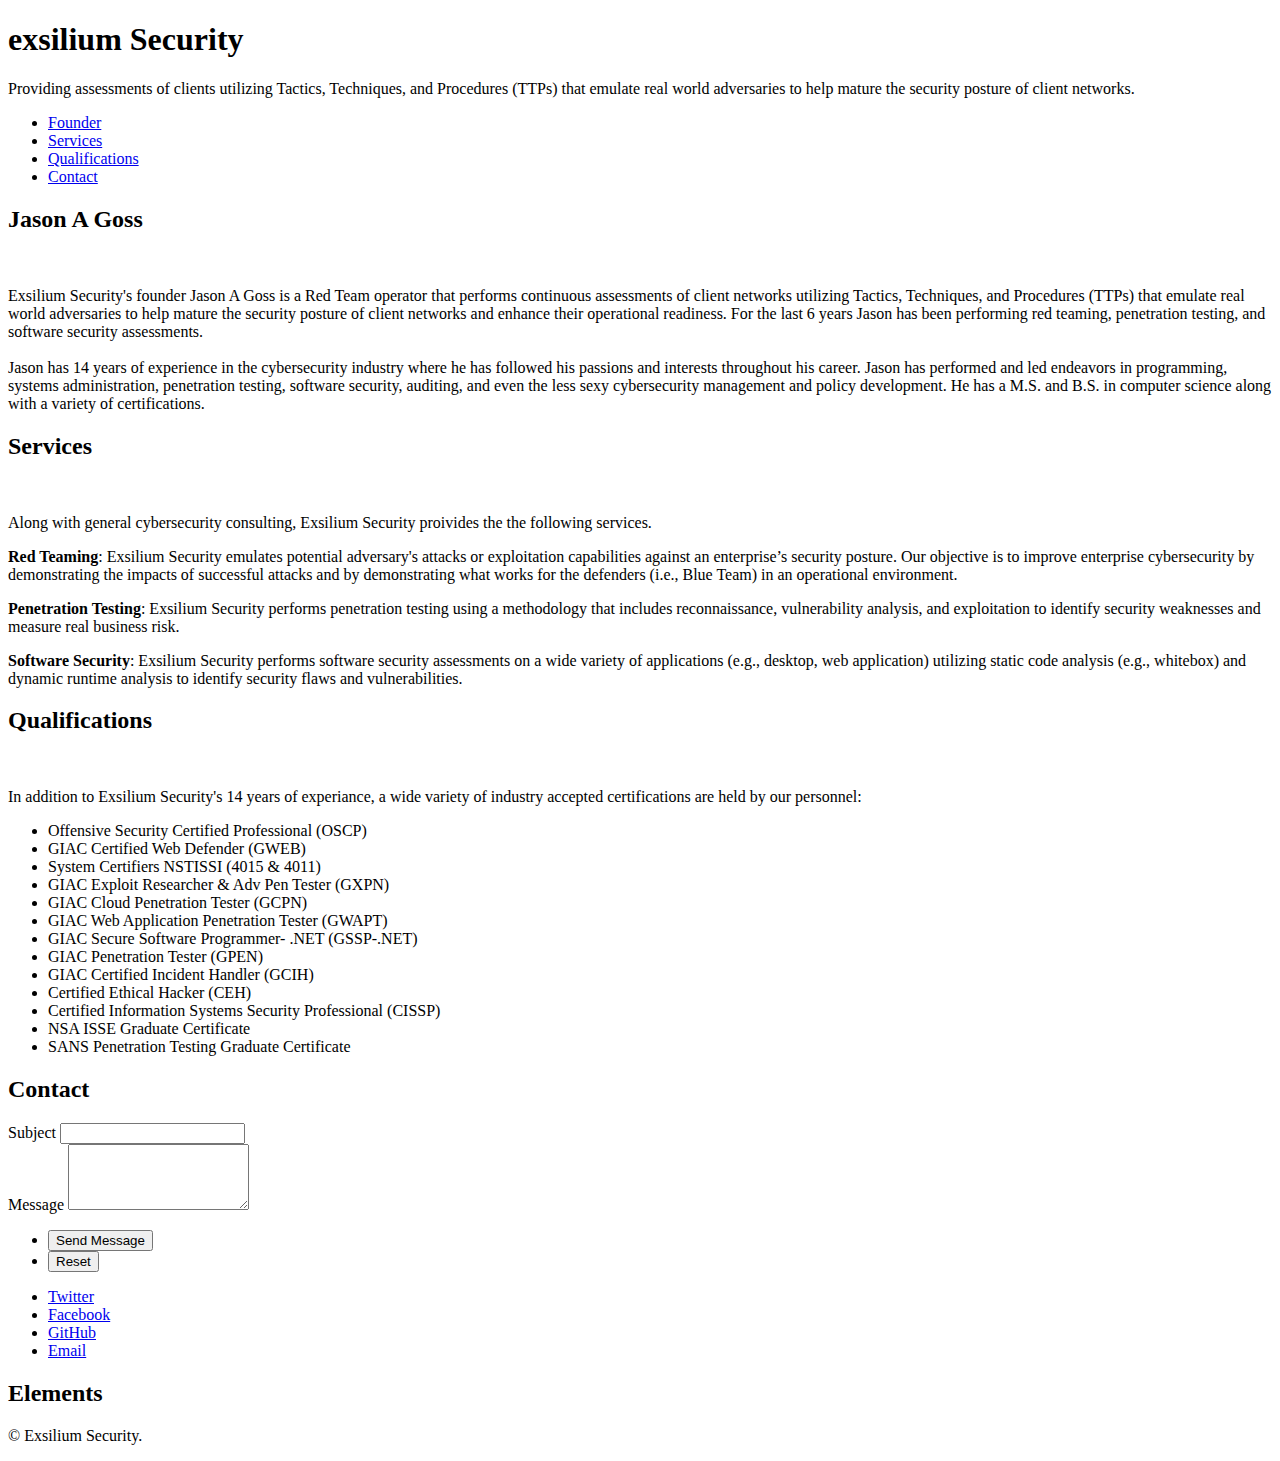
==== index.html @ 6bba20b1 "Update index.html" ====
<!DOCTYPE HTML>

<html>
	<head>
		<title>Exsilium Security</title>
		<meta charset="utf-8" />
		<meta name="viewport" content="width=device-width, initial-scale=1, user-scalable=no" />
		<link rel="stylesheet" href="assets/css/main.css" />
		<noscript><link rel="stylesheet" href="assets/css/noscript.css" /></noscript>
		<link rel="icon" type="image/x-icon" href="images/favicon.ico">
	</head>
	<body class="is-preload">

		<!-- Wrapper -->
			<div id="wrapper">

				<!-- Header -->
					<header id="header">
						<div class="logo">
							<span class="icon fa-thin fa-chess-knight"></span>
						</div>
						<div class="content">
							<div class="inner">
								<h1><span class='red-em1'>e</span><span class='red-em2'>xsilium</span> Security</h1>
								<p class="content-paragraph">Providing assessments of clients utilizing Tactics, Techniques, and Procedures (TTPs) that emulate
								real world adversaries to help mature the security posture of client networks. 
								
							</div>
						</div>
						<nav>
							<ul>
								<li><a href="#founder">Founder</a></li>
								<li><a href="#services">Services</a></li>
								<li><a href="#Qualifications">Qualifications</a></li>
								<li><a href="#contact">Contact</a></li>
								<!--<li><a href="#elements">Elements</a></li>-->
							</ul>
						</nav>
					</header>

				<!-- Main -->
					<div id="main">

						<!-- Intro -->
							<article id="founder">
								<h2 class="major title"><span class="first-letter">J</span><span class="small-caps">ason</span> <span class="first-letter">A</span> <span class="first-letter">G</span><span class="small-caps">oss</span></h2>
								<span class="image main profile"><img src="images/pic01.jpeg" alt="" class="profile" /></span>
								<p> Exsilium Security's founder Jason A Goss is a Red Team operator that performs continuous assessments of client networks utilizing Tactics, Techniques, and Procedures (TTPs) that emulate real world adversaries to help mature the security posture of client networks and enhance their operational readiness. For the last 6 years Jason has been performing red teaming, penetration testing, and software security assessments. <br> <br> Jason has 14 years of experience in the cybersecurity industry where he has followed his passions and interests throughout his career. Jason has performed and led endeavors in programming, systems administration, penetration testing, software security, auditing, and even the less sexy cybersecurity management and policy development. He has a M.S. and B.S. in computer science along with a variety of certifications.</p>
							</article>

						<!-- Work -->
							<article id="services">
								<h2 class="major" ><span class="first-letter">S</span><span class="small-caps">ervices</span></h2>
								<span class="image main"><img src="images/pic02.jpeg" alt="" /></span>
								<p>Along with general cybersecurity consulting, Exsilium Security proivides the the following services.</p>
								<p><b><span class="first-letter">R</span>ed Teaming</b>: Exsilium Security emulates potential adversary's attacks or exploitation capabilities against an enterprise’s security posture. Our objective is to improve enterprise cybersecurity by demonstrating the impacts of successful attacks and by demonstrating what works for the defenders (i.e., Blue Team) in an operational environment.</p>
								<p><b><span class="first-letter">P</span>enetration Testing</b>: Exsilium Security performs penetration testing using a methodology that includes reconnaissance, vulnerability analysis, and exploitation to identify security weaknesses and measure real business risk.</p>
								<p><b><span class="first-letter">S</span>oftware Security</b>: Exsilium Security performs software security assessments on a wide variety of applications (e.g., desktop, web application) utilizing static code analysis (e.g., whitebox) and dynamic runtime analysis to identify security flaws and vulnerabilities.</p>
								</ul>
							</article>

						<!-- About -->
							<article id="Qualifications">
								<h2 class="major"><span class="first-letter">Q</span><span class="small-caps">ualifications</span></h2>
								<span class="image main"><img src="images/pic03.jpg" alt="" /></span>
								<p>In addition to Exsilium Security's 14 years of experiance, a wide variety of industry accepted certifications are held by our personnel:</p>
								<ul class="quals">
									<li><span class="first-letter-ul">O</span>ffensive Security Certified Professional (OSCP)</li> 
									<li><span class="first-letter-ul">G</span>IAC Certified Web Defender (GWEB)</li> 
									<li><span class="first-letter-ul">S</span>ystem Certifiers NSTISSI (4015 & 4011)</li> 
									<li><span class="first-letter-ul">G</span>IAC Exploit Researcher & Adv Pen Tester (GXPN)</li> 
									<li><span class="first-letter-ul">G</span>IAC Cloud Penetration Tester (GCPN)</li> 
									<li><span class="first-letter-ul">G</span>IAC Web Application Penetration Tester (GWAPT)</li> 
									<li><span class="first-letter-ul">G</span>IAC Secure Software Programmer- .NET (GSSP-.NET)</li> 
									<li><span class="first-letter-ul">G</span>IAC Penetration Tester (GPEN)</li> 
									<li><span class="first-letter-ul">G</span>IAC Certified Incident Handler (GCIH)</li> 
									<li><span class="first-letter-ul">C</span>ertified Ethical Hacker (CEH)</li> 
									<li><span class="first-letter-ul">C</span>ertified Information Systems Security Professional (CISSP)</li>
									<li><span class="first-letter-ul">N</span>SA ISSE Graduate Certificate</li>
									<li><span class="first-letter-ul">S</span>ANS Penetration Testing Graduate Certificate</li> 
								</ul>
							</article>

						<!-- Contact -->
							<article id="contact">
								<h2 class="major">Contact</h2>
								<form method="get" action="mailto:info@exsiliumsecurity.com" enctype="text/plain">
									<div class="fields">
										<div class="field half">
											<label for="subject">Subject</label>
											<input type="text" name="subject" id="subject" />
										</div>
										<div class="field">
											<label for="body">Message</label>
											<textarea name="body" id="body" rows="4"></textarea>
										</div>
									</div>
									<ul class="actions">
										<li><input type="submit" value="Send Message" class="primary" /></li>
										<li><input type="reset" value="Reset" /></li>
									</ul>
								</form>
								<ul class="icons">
									<li><a href="https://twitter.com/jasongoss" class="icon brands fa-twitter"><span class="label">Twitter</span></a></li>
									<li><a href="https://www.linkedin.com/in/jasonagoss/" class="icon brands fa-linkedin"><span class="label">Facebook</span></a></li>
									<li><a href="https://github.com/BinaryExile" class="icon brands fa-github"><span class="label">GitHub</span></a></li>
									<li><a href="mailto:info@exsiliumsecurity.com" class="icon fa-envelope"><span class="label">Email</span></a></li>
								</ul>
							</article>

						<!-- Elements -->
							<article id="elements">
								<h2 class="major">Elements</h2>

								

								
							</article>

					</div>

				<!-- Footer -->
					<footer id="footer">
						<p class="copyright">&copy; Exsilium Security.</p>
					</footer>

			</div>

		<!-- BG -->
			<div id="bg"></div>

		<!-- Scripts -->
			<script src="assets/js/jquery.min.js"></script>
			<script src="assets/js/browser.min.js"></script>
			<script src="assets/js/breakpoints.min.js"></script>
			<script src="assets/js/util.js"></script>
			<script src="assets/js/main.js"></script>

	</body>
</html>
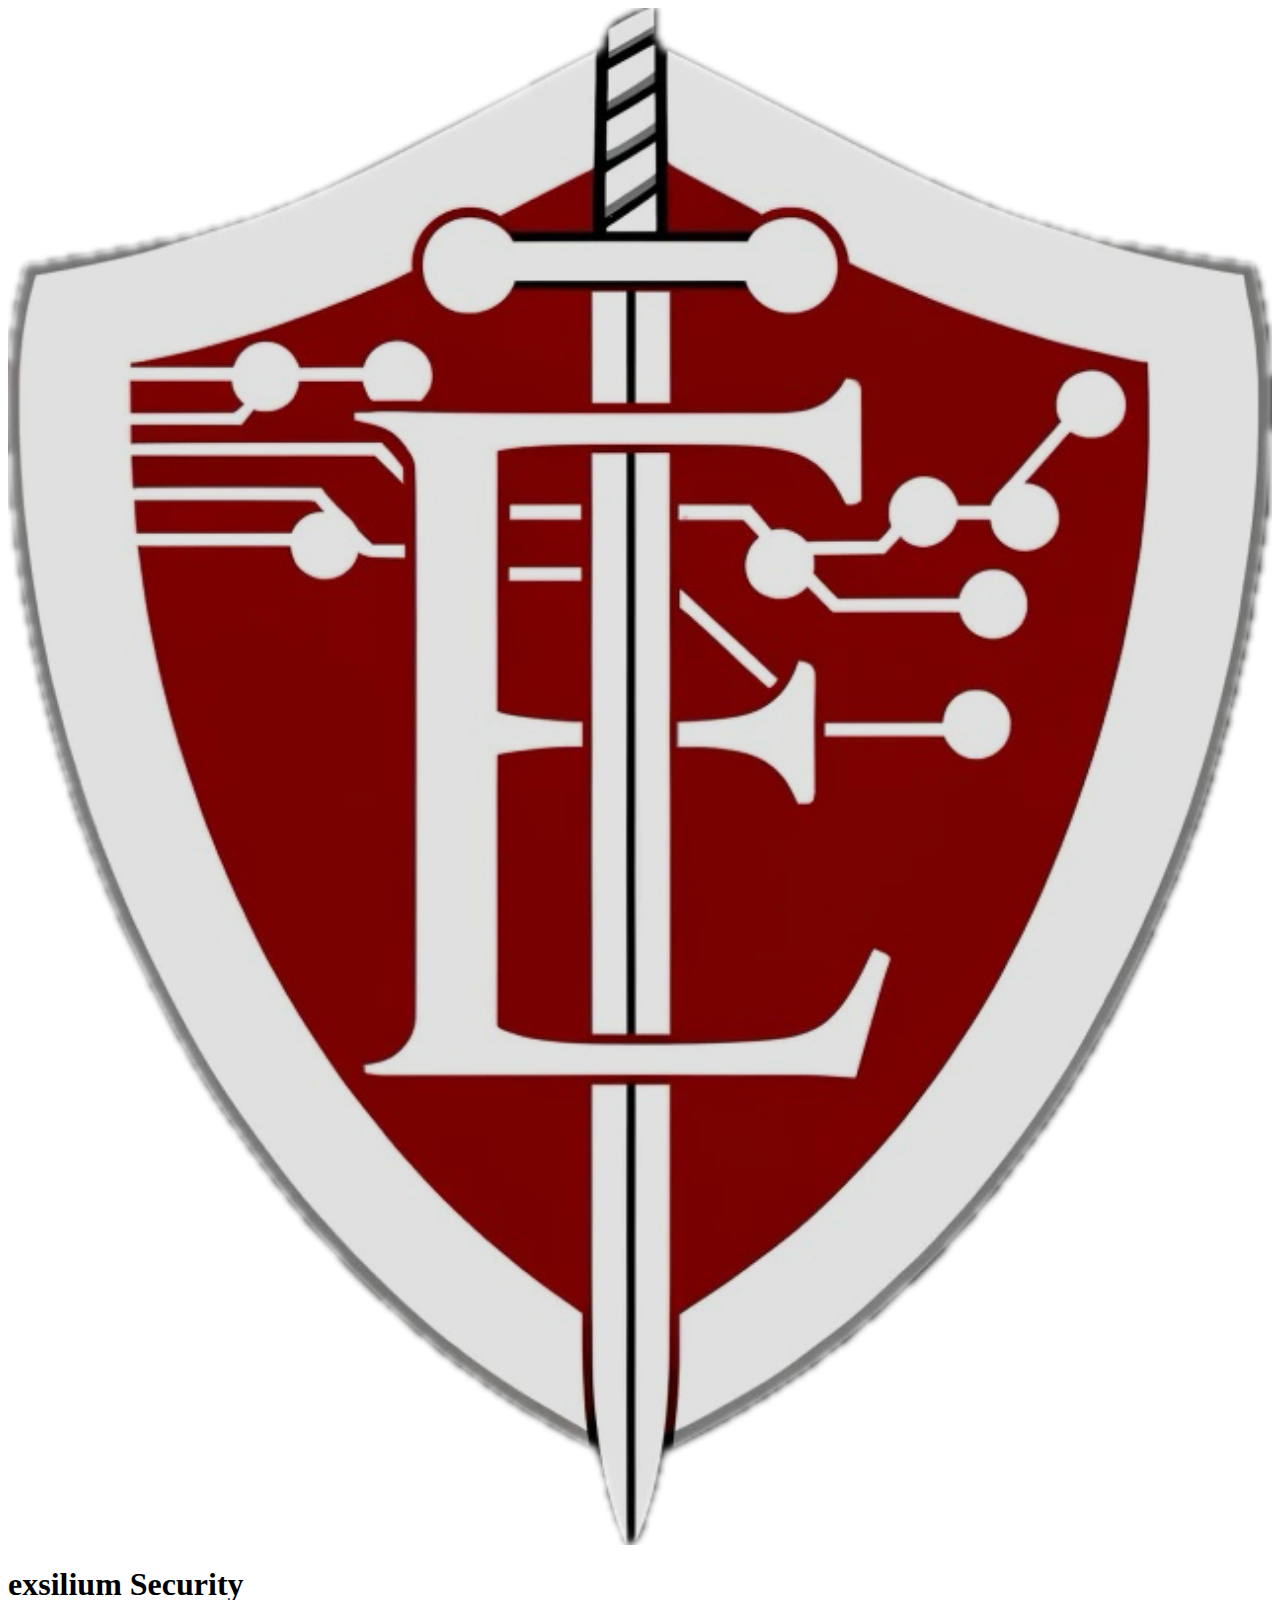
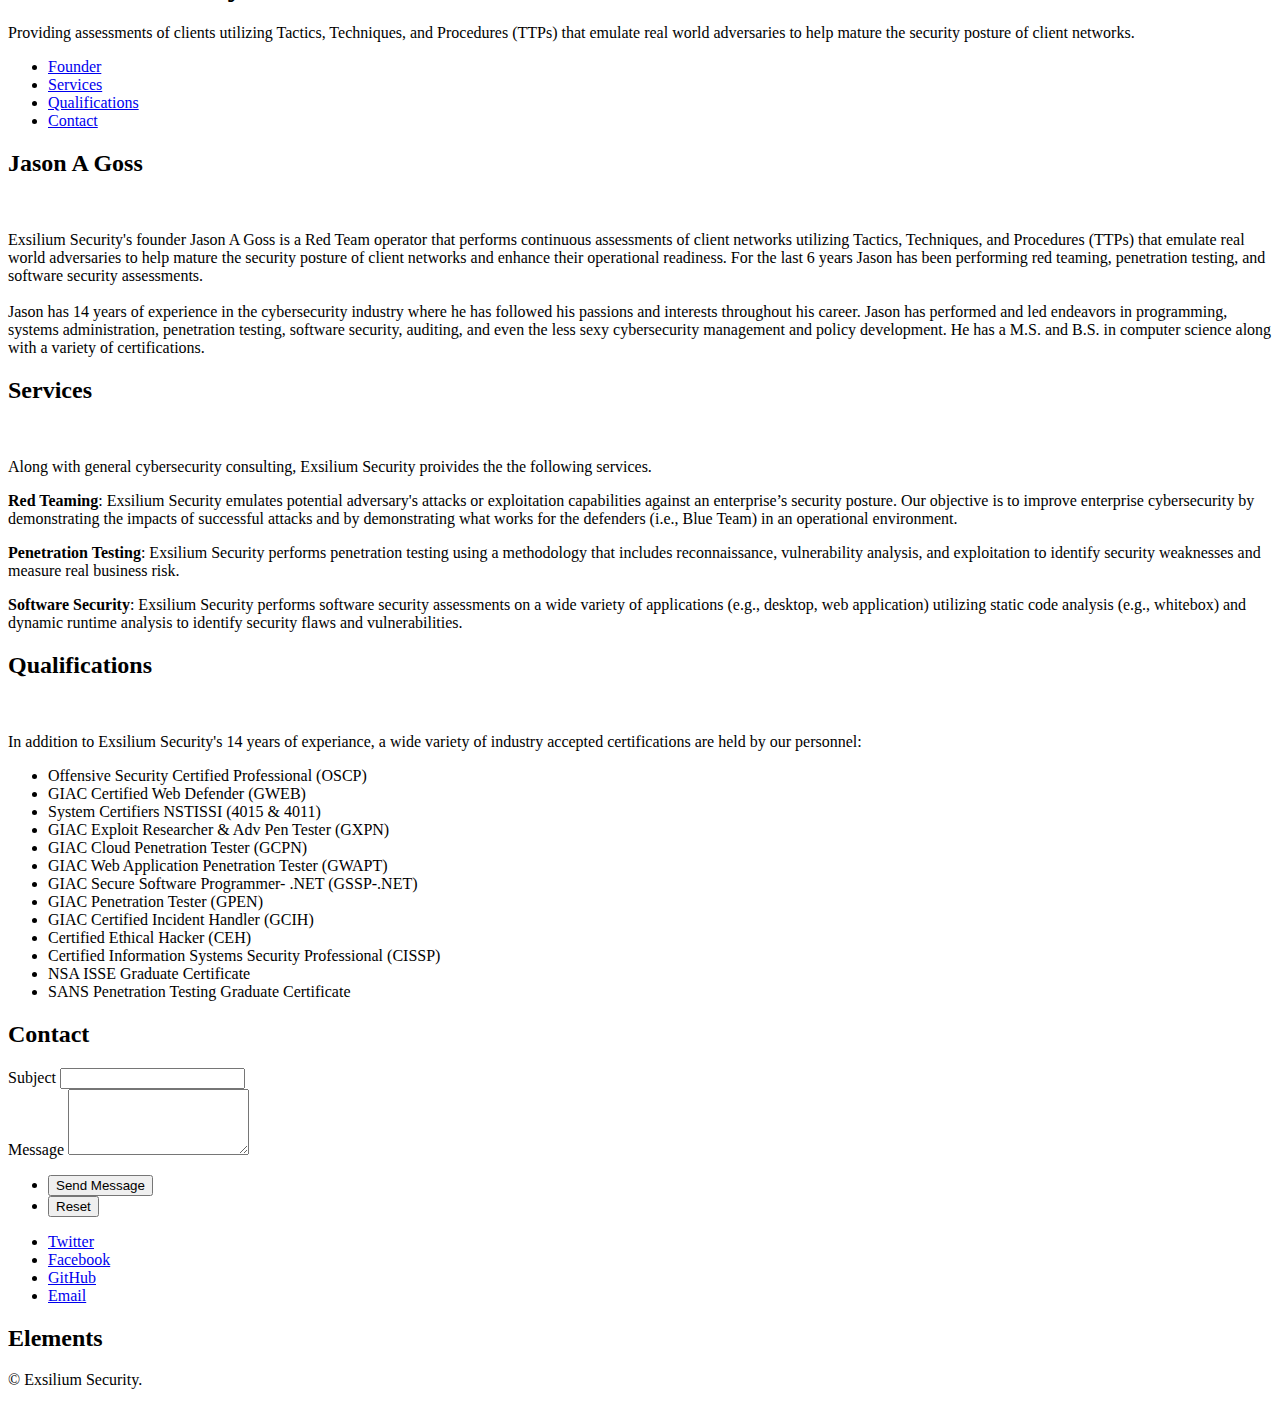
==== commit e94ba1a0: "Updated Logo and CVE Section" ====
--- a/index.html
+++ b/index.html
@@ -7,7 +7,10 @@
 		<meta name="viewport" content="width=device-width, initial-scale=1, user-scalable=no" />
 		<link rel="stylesheet" href="assets/css/main.css" />
 		<noscript><link rel="stylesheet" href="assets/css/noscript.css" /></noscript>
-		<link rel="icon" type="image/x-icon" href="images/favicon.ico">
+		<link rel="apple-touch-icon" sizes="180x180" href="images/apple-touch-icon.png">
+		<link rel="icon" type="image/png" sizes="32x32" href="images/favicon-32x32.png">
+		<link rel="icon" type="image/png" sizes="16x16" href="images/favicon-16x16.png">
+		<link rel="manifest" href="images/site.webmanifest">
 	</head>
 	<body class="is-preload">
 
@@ -17,7 +20,9 @@
 				<!-- Header -->
 					<header id="header">
 						<div class="logo">
-							<span class="icon fa-thin fa-chess-knight"></span>
+							<span class="icon" style="display: flex; justify-content: center; ">
+							<img src="images/ExsiliumLogoSM.png"  style="  filter: blur(.53px); -webkit-filter: blur(.53px); filter: brightness(88%); " height="100%" width="100%"/>
+						</span>
 						</div>
 						<div class="content">
 							<div class="inner">
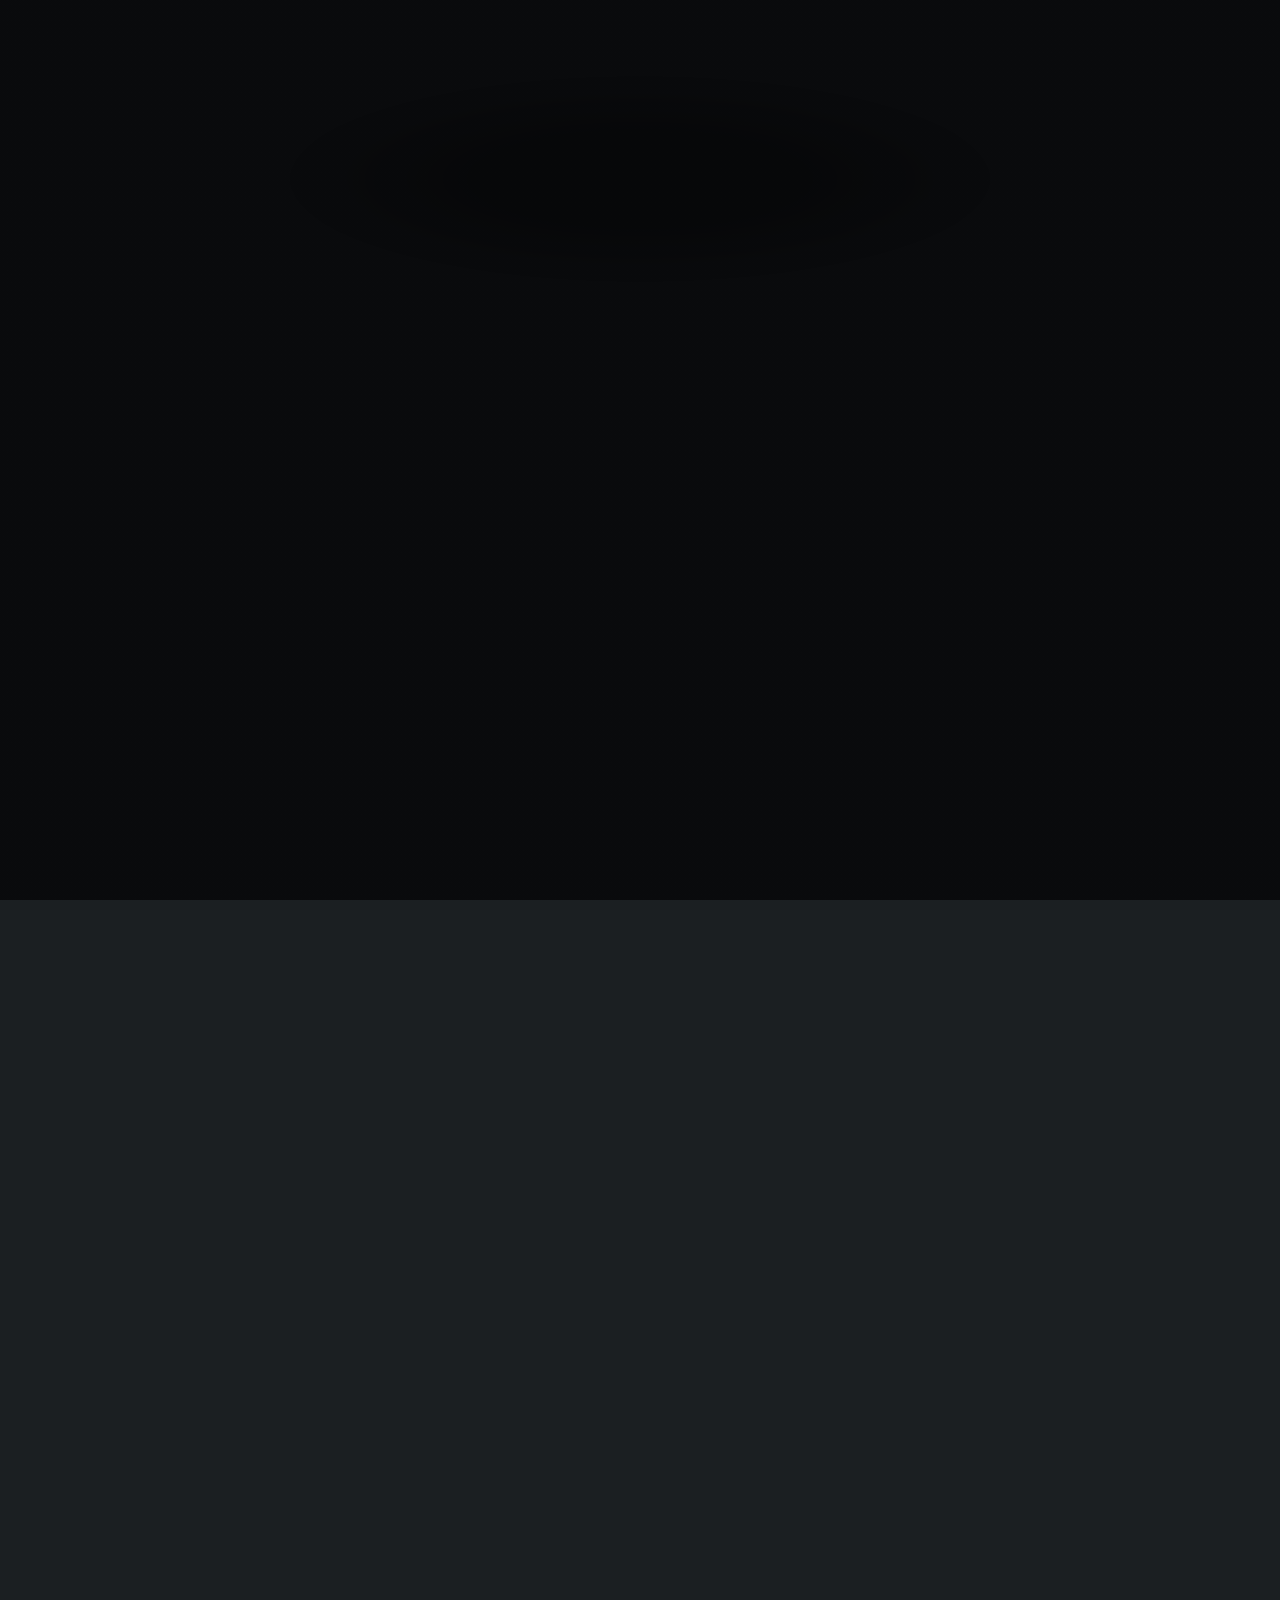
==== commit 099d1bbf: "Update index.html CVE Update" ====
--- a/index.html
+++ b/index.html
@@ -84,6 +84,12 @@
 									<li><span class="first-letter-ul">N</span>SA ISSE Graduate Certificate</li>
 									<li><span class="first-letter-ul">S</span>ANS Penetration Testing Graduate Certificate</li> 
 								</ul>
+								<p>Vulnerabilities discovered by our team:</p>
+								<ul class="vuln">
+									<li><span class="first-letter-ul">E</span>XOS Privilege Escalation from Guest to Root (RCE) <a href="CVE-2024-27453.html">(CVE-2024-27453)</a></li> 
+									<li><span class="first-letter-ul">U</span>nauthenticated RCE in Active Directory Resource Administration Software (UNDISCLOSED)</li>
+									<li><span class="first-letter-ul">U</span>nauthenticated RCE in Mammogram System (UNDISCLOSED)</li>
+								</ul>
 							</article>
 
 						<!-- Contact -->
--- a/assets/css/main.css
+++ b/assets/css/main.css
@@ -0,0 +1,1763 @@
+@import url(fontawesome.min.css);
+@import url(all.css);
+@import url("https://fonts.googleapis.com/css?family=Source+Sans+Pro:300italic,600italic,300,600");
+@import url('https://fonts.googleapis.com/css2?family=Cinzel:wght@600&display=swap');
+
+
+html, body, div, span, applet, object,
+iframe, h1, h2, h3, h4, h5, h6, p, blockquote,
+pre, a, abbr, acronym, address, big, cite,
+code, del, dfn, em, img, ins, kbd, q, s, samp,
+small, strike, strong, sub, sup, tt, var, b,
+u, i, center, dl, dt, dd, ol, ul, li, fieldset,
+form, label, legend, table, caption, tbody,
+tfoot, thead, tr, th, td, article, aside,
+canvas, details, embed, figure, figcaption,
+footer, header, hgroup, menu, nav, output, ruby,
+section, summary, time, mark, audio, video {
+	margin: 0;
+	padding: 0;
+	border: 0;
+	font-size: 100%;
+	font: inherit;
+	vertical-align: baseline;}
+
+article, aside, details, figcaption, figure,
+footer, header, hgroup, menu, nav, section {
+	display: block;}
+
+	.red-em1 {
+		color: rgb(223, 48, 48);
+		font-family: 'Cinzel', serif;
+		text-transform: uppercase;
+	}
+	.red-es{
+		color: rgb(223, 48, 48);
+	}
+	.quals li::marker {
+		/*color: rgb(223, 48, 48);*/
+		color: rgb(223, 48, 48);
+		font-family: 'FontAwesome';
+    	content: '\f058';
+		font-size: 60%;
+		/*border: solid 4px #ffffff;*/
+	}
+	.vuln  li::marker {
+		/*color: rgb(223, 48, 48);*/
+		color: rgb(223, 48, 48);
+		font-family: 'FontAwesome';
+    		content: '\f188';
+		font-size: 60%;
+		/*border: solid 4px #ffffff;*/
+	}
+	ul li a:hover, a:active{
+		color: rgb(255, 100, 100) !important;
+		background-color: transparent;
+		text-decoration: underline;
+		text-decoration-color: rgbargb(247, 4, 4,.9) !important;
+   	 }
+	.cert{
+		padding: 23px;
+	}
+
+.red-em2 {
+	color: rgb(223, 48, 48);
+	font-family: 'Cinzel', serif;
+	font-variant: small-caps;
+	font-size: 130%;
+}
+
+.first-letter{
+	text-transform: uppercase;
+	color: rgb(223, 48, 48);
+	font-size: 120%;
+}
+
+.first-letter-ul{
+	text-transform: uppercase;
+	/*color: rgb(223, 48, 48);*/
+	font-size: 120%;
+	padding-left: .5em;
+	
+}
+
+article ul {
+	padding-left: 0;
+    list-style-position: inside;
+}
+
+
+.small-caps{
+	font-variant: small-caps;
+	font-size: 90%;
+}
+
+	body {
+	line-height: 1;
+}
+
+ol, ul {
+	list-style: none;
+}
+
+blockquote, q {
+	quotes: none;
+}
+
+	blockquote:before, blockquote:after, q:before, q:after {
+		content: '';
+		content: none;
+	}
+
+table {
+	border-collapse: collapse;
+	border-spacing: 0;
+}
+
+body {
+	-webkit-text-size-adjust: none;
+}
+
+mark {
+	background-color: transparent;
+	color: inherit;
+}
+
+input::-moz-focus-inner {
+	border: 0;
+	padding: 0;
+}
+
+input, select, textarea {
+	-moz-appearance: none;
+	-webkit-appearance: none;
+	-ms-appearance: none;
+	appearance: none;
+}
+
+/* Basic */
+
+	@-ms-viewport {
+		width: device-width;
+	}
+
+	@media screen and (max-width: 480px) {
+
+		html, body {
+			min-width: 320px;
+		}
+
+	}
+
+	html {
+		box-sizing: border-box;
+	}
+
+	*, *:before, *:after {
+		box-sizing: inherit;
+	}
+
+	body {
+		background: #1b1f22;
+	}
+
+		body.is-preload *, body.is-preload *:before, body.is-preload *:after {
+			-moz-animation: none !important;
+			-webkit-animation: none !important;
+			-ms-animation: none !important;
+			animation: none !important;
+			-moz-transition: none !important;
+			-webkit-transition: none !important;
+			-ms-transition: none !important;
+			transition: none !important;
+		}
+
+/* Type */
+
+	html {
+		font-size: 16pt;
+	}
+
+		@media screen and (max-width: 1680px) {
+
+			html {
+				font-size: 12pt;
+			}
+
+		}
+
+		@media screen and (max-width: 736px) {
+
+			html {
+				font-size: 11pt;
+			}
+
+		}
+
+		@media screen and (max-width: 360px) {
+
+			html {
+				font-size: 10pt;
+			}
+
+		}
+
+	body, input, select, textarea {
+		color: #ffffff;
+		font-family: "Source Sans Pro", sans-serif;
+		font-weight: 300;
+		font-size: 1rem;
+		line-height: 1.65;
+	}
+
+	a {
+		-moz-transition: color 0.2s ease-in-out, background-color 0.2s ease-in-out, border-bottom-color 0.2s ease-in-out;
+		-webkit-transition: color 0.2s ease-in-out, background-color 0.2s ease-in-out, border-bottom-color 0.2s ease-in-out;
+		-ms-transition: color 0.2s ease-in-out, background-color 0.2s ease-in-out, border-bottom-color 0.2s ease-in-out;
+		transition: color 0.2s ease-in-out, background-color 0.2s ease-in-out, border-bottom-color 0.2s ease-in-out;
+		border-bottom: dotted 1px rgba(255, 255, 255, 0.5);
+		text-decoration: none;
+		color: inherit;
+	}
+
+		a:hover {
+			border-bottom-color: transparent;
+		}
+
+	strong, b {
+		color: #ffffff;
+		font-weight: 600;
+	}
+
+	em, i {
+		font-style: italic;
+	}
+
+	p {
+		margin: 0 0 2rem 0;
+	}
+
+	h2, h3, h4, h5, h6 {
+		color: #ffffff;
+		font-weight: 600;
+		line-height: 1.5;
+		margin: 0 0 1rem 0;
+		text-transform: uppercase;
+		letter-spacing: 0.2rem;
+	}
+
+	h1 {
+		color: #ffffff;
+		font-weight: 600;
+		line-height: 1.5;
+		margin: 0 0 1rem 0;
+		
+		letter-spacing: 0.2rem;
+	}
+
+		h1 a, h2 a, h3 a, h4 a, h5 a, h6 a {
+			color: inherit;
+			text-decoration: none;
+		}
+
+		h1.major, h2.major, h3.major, h4.major, h5.major, h6.major {
+			border-bottom: solid 1px #ffffff;
+			width: -moz-max-content;
+			width: -webkit-max-content;
+			width: -ms-max-content;
+			width: max-content;
+			padding-bottom: 0.5rem;
+			margin: 0 0 2rem 0;
+		}
+
+	h1 {
+		font-size: 2.25rem;
+		line-height: 1.3;
+		letter-spacing: 0.5rem;
+	}
+
+	h2 {
+		font-size: 1.5rem;
+		line-height: 1.4;
+		letter-spacing: 0.5rem;
+	}
+
+	h3 {
+		font-size: 1rem;
+	}
+
+	h4 {
+		font-size: 0.8rem;
+	}
+
+	h5 {
+		font-size: 0.7rem;
+	}
+
+	h6 {
+		font-size: 0.6rem;
+	}
+
+	@media screen and (max-width: 736px) {
+
+		h1 {
+			font-size: 1.75rem;
+			line-height: 1.4;
+		}
+
+		h2 {
+			font-size: 1.25em;
+			line-height: 1.5;
+		}
+
+	}
+
+	sub {
+		font-size: 0.8rem;
+		position: relative;
+		top: 0.5rem;
+	}
+
+	sup {
+		font-size: 0.8rem;
+		position: relative;
+		top: -0.5rem;
+	}
+
+	blockquote {
+		border-left: solid 4px #ffffff;
+		font-style: italic;
+		margin: 0 0 2rem 0;
+		padding: 0.5rem 0 0.5rem 2rem;
+	}
+
+	code {
+		background: rgba(255, 255, 255, 0.075);
+		border-radius: 4px;
+		font-family: "Courier New", monospace;
+		font-size: 0.9rem;
+		margin: 0 0.25rem;
+		padding: 0.25rem 0.65rem;
+	}
+
+	pre {
+		-webkit-overflow-scrolling: touch;
+		font-family: "Courier New", monospace;
+		font-size: 0.9rem;
+		margin: 0 0 2rem 0;
+	}
+
+		pre code {
+			display: block;
+			line-height: 1.75;
+			padding: 1rem 1.5rem;
+			overflow-x: auto;
+		}
+
+	hr {
+		border: 0;
+		border-bottom: solid 1px #ffffff;
+		margin: 2.75rem 0;
+	}
+
+	.align-left {
+		text-align: left;
+	}
+
+	.align-center {
+		text-align: center;
+	}
+
+	.align-right {
+		text-align: right;
+	}
+
+/* Form */
+
+	form {
+		margin: 0 0 2rem 0;
+	}
+
+		form > :last-child {
+			margin-bottom: 0;
+		}
+
+		form > .fields {
+			display: -moz-flex;
+			display: -webkit-flex;
+			display: -ms-flex;
+			display: flex;
+			-moz-flex-wrap: wrap;
+			-webkit-flex-wrap: wrap;
+			-ms-flex-wrap: wrap;
+			flex-wrap: wrap;
+			width: calc(100% + 3rem);
+			margin: -1.5rem 0 2rem -1.5rem;
+		}
+
+			form > .fields > .field {
+				-moz-flex-grow: 0;
+				-webkit-flex-grow: 0;
+				-ms-flex-grow: 0;
+				flex-grow: 0;
+				-moz-flex-shrink: 0;
+				-webkit-flex-shrink: 0;
+				-ms-flex-shrink: 0;
+				flex-shrink: 0;
+				padding: 1.5rem 0 0 1.5rem;
+				width: calc(100% - 1.5rem);
+			}
+
+				form > .fields > .field.half {
+					width: calc(50% - 0.75rem);
+				}
+
+				form > .fields > .field.third {
+					width: calc(100%/3 - 0.5rem);
+				}
+
+				form > .fields > .field.quarter {
+					width: calc(25% - 0.375rem);
+				}
+
+		@media screen and (max-width: 480px) {
+
+			form > .fields {
+				width: calc(100% + 3rem);
+				margin: -1.5rem 0 2rem -1.5rem;
+			}
+
+				form > .fields > .field {
+					padding: 1.5rem 0 0 1.5rem;
+					width: calc(100% - 1.5rem);
+				}
+
+					form > .fields > .field.half {
+						width: calc(100% - 1.5rem);
+					}
+
+					form > .fields > .field.third {
+						width: calc(100% - 1.5rem);
+					}
+
+					form > .fields > .field.quarter {
+						width: calc(100% - 1.5rem);
+					}
+
+		}
+
+	label {
+		color: #ffffff;
+		display: block;
+		font-size: 0.8rem;
+		font-weight: 300;
+		letter-spacing: 0.2rem;
+		line-height: 1.5;
+		margin: 0 0 1rem 0;
+		text-transform: uppercase;
+	}
+
+	input[type="text"],
+	input[type="password"],
+	input[type="email"],
+	input[type="tel"],
+	select,
+	textarea {
+		-moz-appearance: none;
+		-webkit-appearance: none;
+		-ms-appearance: none;
+		appearance: none;
+		-moz-transition: border-color 0.2s ease-in-out, box-shadow 0.2s ease-in-out, background-color 0.2s ease-in-out;
+		-webkit-transition: border-color 0.2s ease-in-out, box-shadow 0.2s ease-in-out, background-color 0.2s ease-in-out;
+		-ms-transition: border-color 0.2s ease-in-out, box-shadow 0.2s ease-in-out, background-color 0.2s ease-in-out;
+		transition: border-color 0.2s ease-in-out, box-shadow 0.2s ease-in-out, background-color 0.2s ease-in-out;
+		background-color: transparent;
+		border-radius: 4px;
+		border: solid 1px #ffffff;
+		color: inherit;
+		display: block;
+		outline: 0;
+		padding: 0 1rem;
+		text-decoration: none;
+		width: 100%;
+	}
+
+		input[type="text"]:invalid,
+		input[type="password"]:invalid,
+		input[type="email"]:invalid,
+		input[type="tel"]:invalid,
+		select:invalid,
+		textarea:invalid {
+			box-shadow: none;
+		}
+
+		input[type="text"]:focus,
+		input[type="password"]:focus,
+		input[type="email"]:focus,
+		input[type="tel"]:focus,
+		select:focus,
+		textarea:focus {
+			background: rgba(255, 255, 255, 0.075);
+			border-color: #ffffff;
+			box-shadow: 0 0 0 1px #ffffff;
+		}
+
+	select {
+		background-image: url("data:image/svg+xml;charset=utf8,%3Csvg xmlns='http://www.w3.org/2000/svg' width='40' height='40' preserveAspectRatio='none' viewBox='0 0 40 40'%3E%3Cpath d='M9.4,12.3l10.4,10.4l10.4-10.4c0.2-0.2,0.5-0.4,0.9-0.4c0.3,0,0.6,0.1,0.9,0.4l3.3,3.3c0.2,0.2,0.4,0.5,0.4,0.9 c0,0.4-0.1,0.6-0.4,0.9L20.7,31.9c-0.2,0.2-0.5,0.4-0.9,0.4c-0.3,0-0.6-0.1-0.9-0.4L4.3,17.3c-0.2-0.2-0.4-0.5-0.4-0.9 c0-0.4,0.1-0.6,0.4-0.9l3.3-3.3c0.2-0.2,0.5-0.4,0.9-0.4S9.1,12.1,9.4,12.3z' fill='%23ffffff' /%3E%3C/svg%3E");
+		background-size: 1.25rem;
+		background-repeat: no-repeat;
+		background-position: calc(100% - 1rem) center;
+		height: 2.75rem;
+		padding-right: 2.75rem;
+		text-overflow: ellipsis;
+	}
+
+		select option {
+			color: #ffffff;
+			background: #1b1f22;
+		}
+
+		select:focus::-ms-value {
+			background-color: transparent;
+		}
+
+		select::-ms-expand {
+			display: none;
+		}
+
+	input[type="text"],
+	input[type="password"],
+	input[type="email"],
+	select {
+		height: 2.75rem;
+	}
+
+	textarea {
+		padding: 0.75rem 1rem;
+	}
+
+	input[type="checkbox"],
+	input[type="radio"] {
+		-moz-appearance: none;
+		-webkit-appearance: none;
+		-ms-appearance: none;
+		appearance: none;
+		display: block;
+		float: left;
+		margin-right: -2rem;
+		opacity: 0;
+		width: 1rem;
+		z-index: -1;
+	}
+
+		input[type="checkbox"] + label,
+		input[type="radio"] + label {
+			text-decoration: none;
+			-moz-user-select: none;
+			-webkit-user-select: none;
+			-ms-user-select: none;
+			user-select: none;
+			color: #ffffff;
+			cursor: pointer;
+			display: inline-block;
+			font-size: 0.8rem;
+			font-weight: 300;
+			margin: 0 0 0.5rem 0;
+			padding-left: 2.65rem;
+			padding-right: 0.75rem;
+			position: relative;
+		}
+
+			input[type="checkbox"] + label:before,
+			input[type="radio"] + label:before {
+				-moz-osx-font-smoothing: grayscale;
+				-webkit-font-smoothing: antialiased;
+				display: inline-block;
+				font-style: normal;
+				font-variant: normal;
+				text-rendering: auto;
+				line-height: 1;
+				text-transform: none !important;
+				font-family: 'Font Awesome 5 Free';
+				font-weight: 900;
+			}
+
+			input[type="checkbox"] + label:before,
+			input[type="radio"] + label:before {
+				-moz-transition: border-color 0.2s ease-in-out, box-shadow 0.2s ease-in-out, background-color 0.2s ease-in-out;
+				-webkit-transition: border-color 0.2s ease-in-out, box-shadow 0.2s ease-in-out, background-color 0.2s ease-in-out;
+				-ms-transition: border-color 0.2s ease-in-out, box-shadow 0.2s ease-in-out, background-color 0.2s ease-in-out;
+				transition: border-color 0.2s ease-in-out, box-shadow 0.2s ease-in-out, background-color 0.2s ease-in-out;
+				border-radius: 4px;
+				border: solid 1px #ffffff;
+				content: '';
+				display: inline-block;
+				height: 1.65rem;
+				left: 0;
+				line-height: 1.65rem;
+				position: absolute;
+				text-align: center;
+				top: -0.15rem;
+				width: 1.65rem;
+			}
+
+		input[type="checkbox"]:checked + label:before,
+		input[type="radio"]:checked + label:before {
+			background: #ffffff !important;
+			border-color: #ffffff !important;
+			color: #1b1f22;
+			content: '\f00c';
+		}
+
+		input[type="checkbox"]:focus + label:before,
+		input[type="radio"]:focus + label:before {
+			background: rgba(255, 255, 255, 0.075);
+			border-color: #ffffff;
+			box-shadow: 0 0 0 1px #ffffff;
+		}
+
+	input[type="checkbox"] + label:before {
+		border-radius: 4px;
+	}
+
+	input[type="radio"] + label:before {
+		border-radius: 100%;
+	}
+
+	::-webkit-input-placeholder {
+		color: rgba(255, 255, 255, 0.5) !important;
+		opacity: 1.0;
+	}
+
+	:-moz-placeholder {
+		color: rgba(255, 255, 255, 0.5) !important;
+		opacity: 1.0;
+	}
+
+	::-moz-placeholder {
+		color: rgba(255, 255, 255, 0.5) !important;
+		opacity: 1.0;
+	}
+
+	:-ms-input-placeholder {
+		color: rgba(255, 255, 255, 0.5) !important;
+		opacity: 1.0;
+	}
+
+	.formerize-placeholder {
+		color: rgba(255, 255, 255, 0.5) !important;
+		opacity: 1.0;
+	}
+
+/* Box */
+
+	.box {
+		border-radius: 4px;
+		border: solid 1px #ffffff;
+		margin-bottom: 2rem;
+		padding: 1.5em;
+	}
+
+		.box > :last-child,
+		.box > :last-child > :last-child,
+		.box > :last-child > :last-child > :last-child {
+			margin-bottom: 0;
+		}
+
+		.box.alt {
+			border: 0;
+			border-radius: 0;
+			padding: 0;
+		}
+
+/* Icon */
+
+	.icon {
+		text-decoration: none;
+		border-bottom: none;
+		position: relative;
+	}
+
+		.icon:before {
+			-moz-osx-font-smoothing: grayscale;
+			-webkit-font-smoothing: antialiased;
+			display: inline-block;
+			font-style: normal;
+			font-variant: normal;
+			text-rendering: auto;
+			line-height: 1;
+			text-transform: none !important;
+			font-family: 'Font Awesome 5 Free';
+			font-weight: 400;
+		}
+
+		.icon > .label {
+			display: none;
+		}
+
+		.icon:before {
+			line-height: inherit;
+		}
+
+		.icon.solid:before {
+			font-weight: 900;
+		}
+
+		.icon.brands:before {
+			font-family: 'Font Awesome 5 Brands';
+		}
+
+/* Image */
+
+	.image {
+		border-radius: 4px;
+		border: 0;
+		display: inline-block;
+		position: relative;
+	}
+
+		.image:before {
+			pointer-events: none;
+			background-image: url("../../images/overlay.png");
+			background-color: rgba(19, 21, 25, 0.5);
+			border-radius: 4px;
+			content: '';
+			display: block;
+			height: 100%;
+			left: 0;
+			opacity: 0.5;
+			position: absolute;
+			top: 0;
+			width: 100%;
+		}
+
+		.image img {
+			border-radius: 4px;
+			display: block;
+		}
+
+		.image.left, .image.right {
+			max-width: 40%;
+		}
+
+			.image.left img, .image.right img {
+				width: 100%;
+			}
+
+		.image.left {
+			float: left;
+			padding: 0 1.5em 1em 0;
+			top: 0.25em;
+		}
+
+		.image.right {
+			float: right;
+			padding: 0 0 1em 1.5em;
+			top: 0.25em;
+		}
+
+		.image.fit {
+			display: block;
+			margin: 0 0 2rem 0;
+			width: 100%;
+		}
+
+			.image.fit img {
+				width: 100%;
+			}
+
+		.image.main {
+			display: block;
+			margin: 2.5rem 0;
+			width: 100%;
+		}
+
+			.image.main img {
+				width: 100%;
+			}
+
+		@media screen and (max-width: 736px) {
+
+			.image.main {
+				margin: 2rem 0;
+			}
+
+		}
+
+		@media screen and (max-width: 480px) {
+
+			.image.main {
+				margin: 1.5rem 0;
+			}
+
+		}
+
+/* List */
+
+	ol {
+		list-style: decimal;
+		margin: 0 0 2rem 0;
+		padding-left: 1.25em;
+	}
+
+		ol li {
+			padding-left: 0.25em;
+		}
+
+	ul {
+		list-style: disc;
+		margin: 0 0 2rem 0;
+		padding-left: 1em;
+	}
+
+		ul li {
+			padding-left: 0.5em;
+		}
+
+		ul.alt {
+			list-style: none;
+			padding-left: 0;
+		}
+
+			ul.alt li {
+				border-top: solid 1px #ffffff;
+				padding: 0.5em 0;
+			}
+
+				ul.alt li:first-child {
+					border-top: 0;
+					padding-top: 0;
+				}
+
+	dl {
+		margin: 0 0 2rem 0;
+	}
+
+		dl dt {
+			display: block;
+			font-weight: 600;
+			margin: 0 0 1rem 0;
+		}
+
+		dl dd {
+			margin-left: 2rem;
+		}
+
+/* Actions */
+
+	ul.actions {
+		display: -moz-flex;
+		display: -webkit-flex;
+		display: -ms-flex;
+		display: flex;
+		cursor: default;
+		list-style: none;
+		margin-left: -1rem;
+		padding-left: 0;
+	}
+
+		ul.actions li {
+			padding: 0 0 0 1rem;
+			vertical-align: middle;
+		}
+
+		ul.actions.special {
+			-moz-justify-content: center;
+			-webkit-justify-content: center;
+			-ms-justify-content: center;
+			justify-content: center;
+			width: 100%;
+			margin-left: 0;
+		}
+
+			ul.actions.special li:first-child {
+				padding-left: 0;
+			}
+
+		ul.actions.stacked {
+			-moz-flex-direction: column;
+			-webkit-flex-direction: column;
+			-ms-flex-direction: column;
+			flex-direction: column;
+			margin-left: 0;
+		}
+
+			ul.actions.stacked li {
+				padding: 1.3rem 0 0 0;
+			}
+
+				ul.actions.stacked li:first-child {
+					padding-top: 0;
+				}
+
+		ul.actions.fit {
+			width: calc(100% + 1rem);
+		}
+
+			ul.actions.fit li {
+				-moz-flex-grow: 1;
+				-webkit-flex-grow: 1;
+				-ms-flex-grow: 1;
+				flex-grow: 1;
+				-moz-flex-shrink: 1;
+				-webkit-flex-shrink: 1;
+				-ms-flex-shrink: 1;
+				flex-shrink: 1;
+				width: 100%;
+			}
+
+				ul.actions.fit li > * {
+					width: 100%;
+				}
+
+			ul.actions.fit.stacked {
+				width: 100%;
+			}
+
+		@media screen and (max-width: 480px) {
+
+			ul.actions:not(.fixed) {
+				-moz-flex-direction: column;
+				-webkit-flex-direction: column;
+				-ms-flex-direction: column;
+				flex-direction: column;
+				margin-left: 0;
+				width: 100% !important;
+			}
+
+				ul.actions:not(.fixed) li {
+					-moz-flex-grow: 1;
+					-webkit-flex-grow: 1;
+					-ms-flex-grow: 1;
+					flex-grow: 1;
+					-moz-flex-shrink: 1;
+					-webkit-flex-shrink: 1;
+					-ms-flex-shrink: 1;
+					flex-shrink: 1;
+					padding: 1rem 0 0 0;
+					text-align: center;
+					width: 100%;
+				}
+
+					ul.actions:not(.fixed) li > * {
+						width: 100%;
+					}
+
+					ul.actions:not(.fixed) li:first-child {
+						padding-top: 0;
+					}
+
+					ul.actions:not(.fixed) li input[type="submit"],
+					ul.actions:not(.fixed) li input[type="reset"],
+					ul.actions:not(.fixed) li input[type="button"],
+					ul.actions:not(.fixed) li button,
+					ul.actions:not(.fixed) li .button {
+						width: 100%;
+					}
+
+						ul.actions:not(.fixed) li input[type="submit"].icon:before,
+						ul.actions:not(.fixed) li input[type="reset"].icon:before,
+						ul.actions:not(.fixed) li input[type="button"].icon:before,
+						ul.actions:not(.fixed) li button.icon:before,
+						ul.actions:not(.fixed) li .button.icon:before {
+							margin-left: -0.5em;
+						}
+
+		}
+
+/* Icons */
+
+	ul.icons {
+		cursor: default;
+		list-style: none;
+		padding-left: 0;
+	}
+
+		ul.icons li {
+			display: inline-block;
+			padding: 0 0.75em 0 0;
+		}
+
+			ul.icons li:last-child {
+				padding-right: 0;
+			}
+
+			ul.icons li a {
+				border-radius: 100%;
+				box-shadow: inset 0 0 0 1px #ffffff;
+				display: inline-block;
+				height: 2.25rem;
+				line-height: 2.25rem;
+				text-align: center;
+				width: 2.25rem;
+			}
+
+				ul.icons li a:hover {
+					background-color: rgba(255, 255, 255, 0.075);
+				}
+
+				ul.icons li a:active {
+					background-color: rgba(255, 255, 255, 0.175);
+				}
+
+/* Table */
+
+	.table-wrapper {
+		-webkit-overflow-scrolling: touch;
+		overflow-x: auto;
+	}
+
+	table {
+		margin: 0 0 2rem 0;
+		width: 100%;
+	}
+
+		table tbody tr {
+			border: solid 1px #ffffff;
+			border-left: 0;
+			border-right: 0;
+		}
+
+			table tbody tr:nth-child(2n + 1) {
+				background-color: rgba(255, 255, 255, 0.075);
+			}
+
+		table td {
+			padding: 0.75em 0.75em;
+		}
+
+		table th {
+			color: #ffffff;
+			font-size: 0.9em;
+			font-weight: 600;
+			padding: 0 0.75em 0.75em 0.75em;
+			text-align: left;
+		}
+
+		table thead {
+			border-bottom: solid 2px #ffffff;
+		}
+
+		table tfoot {
+			border-top: solid 2px #ffffff;
+		}
+
+		table.alt {
+			border-collapse: separate;
+		}
+
+			table.alt tbody tr td {
+				border: solid 1px #ffffff;
+				border-left-width: 0;
+				border-top-width: 0;
+			}
+
+				table.alt tbody tr td:first-child {
+					border-left-width: 1px;
+				}
+
+			table.alt tbody tr:first-child td {
+				border-top-width: 1px;
+			}
+
+			table.alt thead {
+				border-bottom: 0;
+			}
+
+			table.alt tfoot {
+				border-top: 0;
+			}
+
+/* Button */
+
+	input[type="submit"],
+	input[type="reset"],
+	input[type="button"],
+	button,
+	.button {
+		-moz-appearance: none;
+		-webkit-appearance: none;
+		-ms-appearance: none;
+		appearance: none;
+		-moz-transition: background-color 0.2s ease-in-out, color 0.2s ease-in-out;
+		-webkit-transition: background-color 0.2s ease-in-out, color 0.2s ease-in-out;
+		-ms-transition: background-color 0.2s ease-in-out, color 0.2s ease-in-out;
+		transition: background-color 0.2s ease-in-out, color 0.2s ease-in-out;
+		background-color: transparent;
+		border-radius: 4px;
+		border: 0;
+		box-shadow: inset 0 0 0 1px #ffffff;
+		color: #ffffff !important;
+		cursor: pointer;
+		display: inline-block;
+		font-size: 0.8rem;
+		font-weight: 300;
+		height: 2.75rem;
+		letter-spacing: 0.2rem;
+		line-height: 2.75rem;
+		outline: 0;
+		padding: 0 1.25rem 0 1.35rem;
+		text-align: center;
+		text-decoration: none;
+		text-transform: uppercase;
+		white-space: nowrap;
+	}
+
+		input[type="submit"]:hover,
+		input[type="reset"]:hover,
+		input[type="button"]:hover,
+		button:hover,
+		.button:hover {
+			background-color: rgba(255, 255, 255, 0.075);
+		}
+
+		input[type="submit"]:active,
+		input[type="reset"]:active,
+		input[type="button"]:active,
+		button:active,
+		.button:active {
+			background-color: rgba(255, 255, 255, 0.175);
+		}
+
+		input[type="submit"].icon:before,
+		input[type="reset"].icon:before,
+		input[type="button"].icon:before,
+		button.icon:before,
+		.button.icon:before {
+			margin-right: 0.5em;
+		}
+
+		input[type="submit"].fit,
+		input[type="reset"].fit,
+		input[type="button"].fit,
+		button.fit,
+		.button.fit {
+			width: 100%;
+		}
+
+		input[type="submit"].small,
+		input[type="reset"].small,
+		input[type="button"].small,
+		button.small,
+		.button.small {
+			font-size: 0.6rem;
+			height: 2.0625rem;
+			line-height: 2.0625rem;
+		}
+
+		input[type="submit"].primary,
+		input[type="reset"].primary,
+		input[type="button"].primary,
+		button.primary,
+		.button.primary {
+			background-color: #ffffff;
+			color: #1b1f22 !important;
+			font-weight: 600;
+		}
+
+		input[type="submit"].disabled, input[type="submit"]:disabled,
+		input[type="reset"].disabled,
+		input[type="reset"]:disabled,
+		input[type="button"].disabled,
+		input[type="button"]:disabled,
+		button.disabled,
+		button:disabled,
+		.button.disabled,
+		.button:disabled {
+			pointer-events: none;
+			cursor: default;
+			opacity: 0.25;
+		}
+
+	input[type="submit"],
+	input[type="reset"],
+	input[type="button"],
+	button {
+		line-height: calc(2.75rem - 2px);
+	}
+
+/* BG */
+
+	#bg {
+		-moz-transform: scale(1.0);
+		-webkit-transform: scale(1.0);
+		-ms-transform: scale(1.0);
+		transform: scale(1.0);
+		-webkit-backface-visibility: hidden;
+		position: fixed;
+		top: 0;
+		left: 0;
+		width: 100%;
+		height: 100vh;
+		z-index: 1;
+	}
+
+		#bg:before, #bg:after {
+			content: '';
+			display: block;
+			position: absolute;
+			top: 0;
+			left: 0;
+			width: 100%;
+			height: 100%;
+		}
+
+		#bg:before {
+			-moz-transition: background-color 2.5s ease-in-out;
+			-webkit-transition: background-color 2.5s ease-in-out;
+			-ms-transition: background-color 2.5s ease-in-out;
+			transition: background-color 2.5s ease-in-out;
+			-moz-transition-delay: 0.75s;
+			-webkit-transition-delay: 0.75s;
+			-ms-transition-delay: 0.75s;
+			transition-delay: 0.75s;
+			background-image: linear-gradient(to top, rgba(19, 21, 25, 0.5), rgba(19, 21, 25, 0.5)), url("../../images/overlay.png");
+			background-size: auto,
+ 256px 256px;
+			background-position: center,
+ center;
+			background-repeat: no-repeat,
+ repeat;
+			z-index: 2;
+		}
+
+		#bg:after {
+			-moz-transform: scale(1.125);
+			-webkit-transform: scale(1.125);
+			-ms-transform: scale(1.125);
+			transform: scale(1.125);
+			-moz-transition: -moz-transform 0.325s ease-in-out, -moz-filter 0.325s ease-in-out;
+			-webkit-transition: -webkit-transform 0.325s ease-in-out, -webkit-filter 0.325s ease-in-out;
+			-ms-transition: -ms-transform 0.325s ease-in-out, -ms-filter 0.325s ease-in-out;
+			transition: transform 0.325s ease-in-out, filter 0.325s ease-in-out;
+			background-image: url("../../images/bg.jpg");
+			background-position: center;
+			background-size: cover;
+			background-repeat: no-repeat;
+			z-index: 1;
+		}
+
+		body.is-article-visible #bg:after {
+			-moz-transform: scale(1.0825);
+			-webkit-transform: scale(1.0825);
+			-ms-transform: scale(1.0825);
+			transform: scale(1.0825);
+			-moz-filter: blur(0.2rem);
+			-webkit-filter: blur(0.2rem);
+			-ms-filter: blur(0.2rem);
+			filter: blur(0.2rem);
+		}
+
+		body.is-preload #bg:before {
+			background-color: #000000;
+		}
+
+/* Wrapper */
+
+	#wrapper {
+		display: -moz-flex;
+		display: -webkit-flex;
+		display: -ms-flex;
+		display: flex;
+		-moz-flex-direction: column;
+		-webkit-flex-direction: column;
+		-ms-flex-direction: column;
+		flex-direction: column;
+		-moz-align-items: center;
+		-webkit-align-items: center;
+		-ms-align-items: center;
+		align-items: center;
+		-moz-justify-content: space-between;
+		-webkit-justify-content: space-between;
+		-ms-justify-content: space-between;
+		justify-content: space-between;
+		position: relative;
+		min-height: 100vh;
+		width: 100%;
+		padding: 4rem 2rem;
+		z-index: 3;
+	}
+
+		#wrapper:before {
+			content: '';
+			display: block;
+		}
+
+		@media screen and (max-width: 1680px) {
+
+			#wrapper {
+				padding: 3rem 2rem;
+			}
+
+		}
+
+		@media screen and (max-width: 736px) {
+
+			#wrapper {
+				padding: 2rem 1rem;
+			}
+
+		}
+
+		@media screen and (max-width: 480px) {
+
+			#wrapper {
+				padding: 1rem;
+			}
+
+		}
+
+/* Header */
+
+	#header {
+		display: -moz-flex;
+		display: -webkit-flex;
+		display: -ms-flex;
+		display: flex;
+		-moz-flex-direction: column;
+		-webkit-flex-direction: column;
+		-ms-flex-direction: column;
+		flex-direction: column;
+		-moz-align-items: center;
+		-webkit-align-items: center;
+		-ms-align-items: center;
+		align-items: center;
+		-moz-transition: -moz-transform 0.325s ease-in-out, -moz-filter 0.325s ease-in-out, opacity 0.325s ease-in-out;
+		-webkit-transition: -webkit-transform 0.325s ease-in-out, -webkit-filter 0.325s ease-in-out, opacity 0.325s ease-in-out;
+		-ms-transition: -ms-transform 0.325s ease-in-out, -ms-filter 0.325s ease-in-out, opacity 0.325s ease-in-out;
+		transition: transform 0.325s ease-in-out, filter 0.325s ease-in-out, opacity 0.325s ease-in-out;
+		background-image: -moz-radial-gradient(rgba(0, 0, 0, 0.25) 25%, rgba(0, 0, 0, 0) 55%);
+		background-image: -webkit-radial-gradient(rgba(0, 0, 0, 0.25) 25%, rgba(0, 0, 0, 0) 55%);
+		background-image: -ms-radial-gradient(rgba(0, 0, 0, 0.25) 25%, rgba(0, 0, 0, 0) 55%);
+		background-image: radial-gradient(rgba(0, 0, 0, 0.25) 25%, rgba(0, 0, 0, 0) 55%);
+		max-width: 100%;
+		text-align: center;
+	}
+
+		#header > * {
+			-moz-transition: opacity 0.325s ease-in-out;
+			-webkit-transition: opacity 0.325s ease-in-out;
+			-ms-transition: opacity 0.325s ease-in-out;
+			transition: opacity 0.325s ease-in-out;
+			position: relative;
+			margin-top: 3.5rem;
+		}
+
+			#header > *:before {
+				content: '';
+				display: block;
+				position: absolute;
+				top: calc(-3.5rem - 1px);
+				left: calc(50% - 1px);
+				width: 1px;
+				height: calc(3.5rem + 1px);
+				background: #ffffff;
+			}
+
+		#header > :first-child {
+			margin-top: 0;
+		}
+
+			#header > :first-child:before {
+				display: none;
+			}
+
+		#header .logo {
+			width: 5.5rem;
+			height: 5.5rem;
+			line-height: 5.5rem;
+			/*border: solid 1px #ffffff;*/
+			border-radius: 100%;
+			/*background-color: #000000;*/
+		}
+
+			#header .logo .icon:before {
+				font-size: 2rem;
+			}
+
+		#header .content {
+			border-style: solid;
+			border-color: #ffffff;
+			border-top-width: 1px;
+			border-bottom-width: 1px;
+			max-width: 100%;
+		}
+
+			#header .content .inner {
+				-moz-transition: max-height 0.75s ease, padding 0.75s ease, opacity 0.325s ease-in-out;
+				-webkit-transition: max-height 0.75s ease, padding 0.75s ease, opacity 0.325s ease-in-out;
+				-ms-transition: max-height 0.75s ease, padding 0.75s ease, opacity 0.325s ease-in-out;
+				transition: max-height 0.75s ease, padding 0.75s ease, opacity 0.325s ease-in-out;
+				-moz-transition-delay: 0.25s;
+				-webkit-transition-delay: 0.25s;
+				-ms-transition-delay: 0.25s;
+				transition-delay: 0.25s;
+				padding: 3rem 2rem;
+				max-height: 40rem;
+				overflow: hidden;
+			}
+
+				#header .content .inner > :last-child {
+					margin-bottom: 0;
+				}
+
+			#header .content p {
+				text-transform: uppercase;
+				letter-spacing: 0.2rem;
+				font-size: 0.8rem;
+				line-height: 2;
+			}
+
+		#header nav ul {
+			display: -moz-flex;
+			display: -webkit-flex;
+			display: -ms-flex;
+			display: flex;
+			margin-bottom: 0;
+			list-style: none;
+			padding-left: 0;
+			border: solid 1px #ffffff;
+			border-radius: 4px;
+		}
+
+			#header nav ul li {
+				padding-left: 0;
+				border-left: solid 1px #ffffff;
+			}
+
+				#header nav ul li:first-child {
+					border-left: 0;
+				}
+
+				#header nav ul li a {
+					display: block;
+					min-width: 10.5rem;
+					height: 2.75rem;
+					line-height: 2.75rem;
+					padding: 0 1.25rem 0 1.45rem;
+					text-transform: uppercase;
+					letter-spacing: 0.2rem;
+					font-size: 0.8rem;
+					border-bottom: 0;
+				}
+
+					#header nav ul li a:hover {
+						background-color: rgba(255, 255, 255, 0.075);
+					}
+
+					#header nav ul li a:active {
+						background-color: rgba(255, 255, 255, 0.175);
+					}
+
+		#header nav.use-middle:after {
+			content: '';
+			display: block;
+			position: absolute;
+			top: 0;
+			left: calc(50% - 1px);
+			width: 1px;
+			height: 100%;
+			background: #ffffff;
+		}
+
+		#header nav.use-middle ul li.is-middle {
+			border-left: 0;
+		}
+
+		body.is-article-visible #header {
+			-moz-transform: scale(0.95);
+			-webkit-transform: scale(0.95);
+			-ms-transform: scale(0.95);
+			transform: scale(0.95);
+			-moz-filter: blur(0.1rem);
+			-webkit-filter: blur(0.1rem);
+			-ms-filter: blur(0.1rem);
+			filter: blur(0.1rem);
+			opacity: 0;
+		}
+
+		body.is-preload #header {
+			-moz-filter: blur(0.125rem);
+			-webkit-filter: blur(0.125rem);
+			-ms-filter: blur(0.125rem);
+			filter: blur(0.125rem);
+		}
+
+			body.is-preload #header > * {
+				opacity: 0;
+			}
+
+			body.is-preload #header .content .inner {
+				max-height: 0;
+				padding-top: 0;
+				padding-bottom: 0;
+				opacity: 0;
+			}
+
+		@media screen and (max-width: 980px) {
+
+			#header .content p br {
+				display: none;
+			}
+
+		}
+
+		@media screen and (max-width: 736px) {
+
+			#header > * {
+				margin-top: 2rem;
+			}
+
+				#header > *:before {
+					top: calc(-2rem - 1px);
+					height: calc(2rem + 1px);
+				}
+
+			#header .logo {
+				width: 4.75rem;
+				height: 4.75rem;
+				line-height: 4.75rem;
+			}
+
+				#header .logo .icon:before {
+					font-size: 1.75rem;
+				}
+
+			#header .content .inner {
+				padding: 2.5rem 1rem;
+			}
+
+			#header .content p {
+				line-height: 1.875;
+			}
+
+		}
+
+		@media screen and (max-width: 480px) {
+
+			#header {
+				padding: 1.5rem 0;
+			}
+
+				#header .content .inner {
+					padding: 2.5rem 0;
+				}
+
+				#header nav ul {
+					-moz-flex-direction: column;
+					-webkit-flex-direction: column;
+					-ms-flex-direction: column;
+					flex-direction: column;
+					min-width: 10rem;
+					max-width: 100%;
+				}
+
+					#header nav ul li {
+						border-left: 0;
+						border-top: solid 1px #ffffff;
+					}
+
+						#header nav ul li:first-child {
+							border-top: 0;
+						}
+
+						#header nav ul li a {
+							height: 3rem;
+							line-height: 3rem;
+							min-width: 0;
+							width: 100%;
+						}
+
+				#header nav.use-middle:after {
+					display: none;
+				}
+
+		}
+
+/* Main */
+
+	#main {
+		-moz-flex-grow: 1;
+		-webkit-flex-grow: 1;
+		-ms-flex-grow: 1;
+		flex-grow: 1;
+		-moz-flex-shrink: 1;
+		-webkit-flex-shrink: 1;
+		-ms-flex-shrink: 1;
+		flex-shrink: 1;
+		display: -moz-flex;
+		display: -webkit-flex;
+		display: -ms-flex;
+		display: flex;
+		-moz-align-items: center;
+		-webkit-align-items: center;
+		-ms-align-items: center;
+		align-items: center;
+		-moz-justify-content: center;
+		-webkit-justify-content: center;
+		-ms-justify-content: center;
+		justify-content: center;
+		-moz-flex-direction: column;
+		-webkit-flex-direction: column;
+		-ms-flex-direction: column;
+		flex-direction: column;
+		position: relative;
+		max-width: 100%;
+		z-index: 3;
+	}
+
+		#main article {
+			-moz-transform: translateY(0.25rem);
+			-webkit-transform: translateY(0.25rem);
+			-ms-transform: translateY(0.25rem);
+			transform: translateY(0.25rem);
+			-moz-transition: opacity 0.325s ease-in-out, -moz-transform 0.325s ease-in-out;
+			-webkit-transition: opacity 0.325s ease-in-out, -webkit-transform 0.325s ease-in-out;
+			-ms-transition: opacity 0.325s ease-in-out, -ms-transform 0.325s ease-in-out;
+			transition: opacity 0.325s ease-in-out, transform 0.325s ease-in-out;
+			padding: 4.5rem 2.5rem 1.5rem 2.5rem ;
+			position: relative;
+			width: 40rem;
+			max-width: 100%;
+			background-color: rgba(27, 31, 34, 0.85);
+			border-radius: 4px;
+			opacity: 0;
+		}
+
+			#main article.active {
+				-moz-transform: translateY(0);
+				-webkit-transform: translateY(0);
+				-ms-transform: translateY(0);
+				transform: translateY(0);
+				opacity: 1;
+			}
+
+			#main article .close {
+				display: block;
+				position: absolute;
+				top: 0;
+				right: 0;
+				width: 4rem;
+				height: 4rem;
+				cursor: pointer;
+				text-indent: 4rem;
+				overflow: hidden;
+				white-space: nowrap;
+			}
+
+				#main article .close:before {
+					-moz-transition: background-color 0.2s ease-in-out;
+					-webkit-transition: background-color 0.2s ease-in-out;
+					-ms-transition: background-color 0.2s ease-in-out;
+					transition: background-color 0.2s ease-in-out;
+					content: '';
+					display: block;
+					position: absolute;
+					top: 0.75rem;
+					left: 0.75rem;
+					width: 2.5rem;
+					height: 2.5rem;
+					border-radius: 100%;
+					background-position: center;
+					background-image: url("data:image/svg+xml;charset=utf8,%3Csvg xmlns='http://www.w3.org/2000/svg' xmlns:xlink='http://www.w3.org/1999/xlink' width='20px' height='20px' viewBox='0 0 20 20' zoomAndPan='disable'%3E%3Cstyle%3Eline %7B stroke: %23ffffff%3B stroke-width: 1%3B %7D%3C/style%3E%3Cline x1='2' y1='2' x2='18' y2='18' /%3E%3Cline x1='18' y1='2' x2='2' y2='18' /%3E%3C/svg%3E");
+					background-size: 20px 20px;
+					background-repeat: no-repeat;
+				}
+
+				#main article .close:hover:before {
+					background-color: rgba(255, 255, 255, 0.075);
+				}
+
+				#main article .close:active:before {
+					background-color: rgba(255, 255, 255, 0.175);
+				}
+
+		@media screen and (max-width: 736px) {
+
+			#main article {
+				padding: 3.5rem 2rem 0.5rem 2rem ;
+			}
+
+				#main article .close:before {
+					top: 0.875rem;
+					left: 0.875rem;
+					width: 2.25rem;
+					height: 2.25rem;
+					background-size: 14px 14px;
+				}
+
+		}
+
+		@media screen and (max-width: 480px) {
+
+			#main article {
+				padding: 3rem 1.5rem 0.5rem 1.5rem ;
+			}
+
+		}
+
+/* Footer */
+
+	#footer {
+		-moz-transition: -moz-transform 0.325s ease-in-out, -moz-filter 0.325s ease-in-out, opacity 0.325s ease-in-out;
+		-webkit-transition: -webkit-transform 0.325s ease-in-out, -webkit-filter 0.325s ease-in-out, opacity 0.325s ease-in-out;
+		-ms-transition: -ms-transform 0.325s ease-in-out, -ms-filter 0.325s ease-in-out, opacity 0.325s ease-in-out;
+		transition: transform 0.325s ease-in-out, filter 0.325s ease-in-out, opacity 0.325s ease-in-out;
+		width: 100%;
+		max-width: 100%;
+		margin-top: 2rem;
+		text-align: center;
+	}
+
+		#footer .copyright {
+			letter-spacing: 0.2rem;
+			font-size: 0.6rem;
+			opacity: 0.75;
+			margin-bottom: 0;
+			text-transform: uppercase;
+		}
+
+		body.is-article-visible #footer {
+			-moz-transform: scale(0.95);
+			-webkit-transform: scale(0.95);
+			-ms-transform: scale(0.95);
+			transform: scale(0.95);
+			-moz-filter: blur(0.1rem);
+			-webkit-filter: blur(0.1rem);
+			-ms-filter: blur(0.1rem);
+			filter: blur(0.1rem);
+			opacity: 0;
+		}
+
+		body.is-preload #footer {
+			opacity: 0;
+		}
+
+		img.profile{
+			display: block;
+			margin-left: auto;
+			margin-right: auto;
+			border-radius: 50%;
+			max-width: 35%;
+			border: .5px solid rgb(255, 255, 255);
+		}
+
+		span.profile{
+			/*background-image: url('../../images/profile-background1.jpg');*/
+			/*background-color: #300606;*/
+			background-size: contain;
+		}
+		h2.title{
+			text-align:center;
+			width: 100%;
+		}
+
+		p, ul {
+			padding: 1%;
+			margin: 0;
+			list-style-position: inside;
+		}
+
+		p.content-paragraph{
+			max-width: 140ch;
+		}
